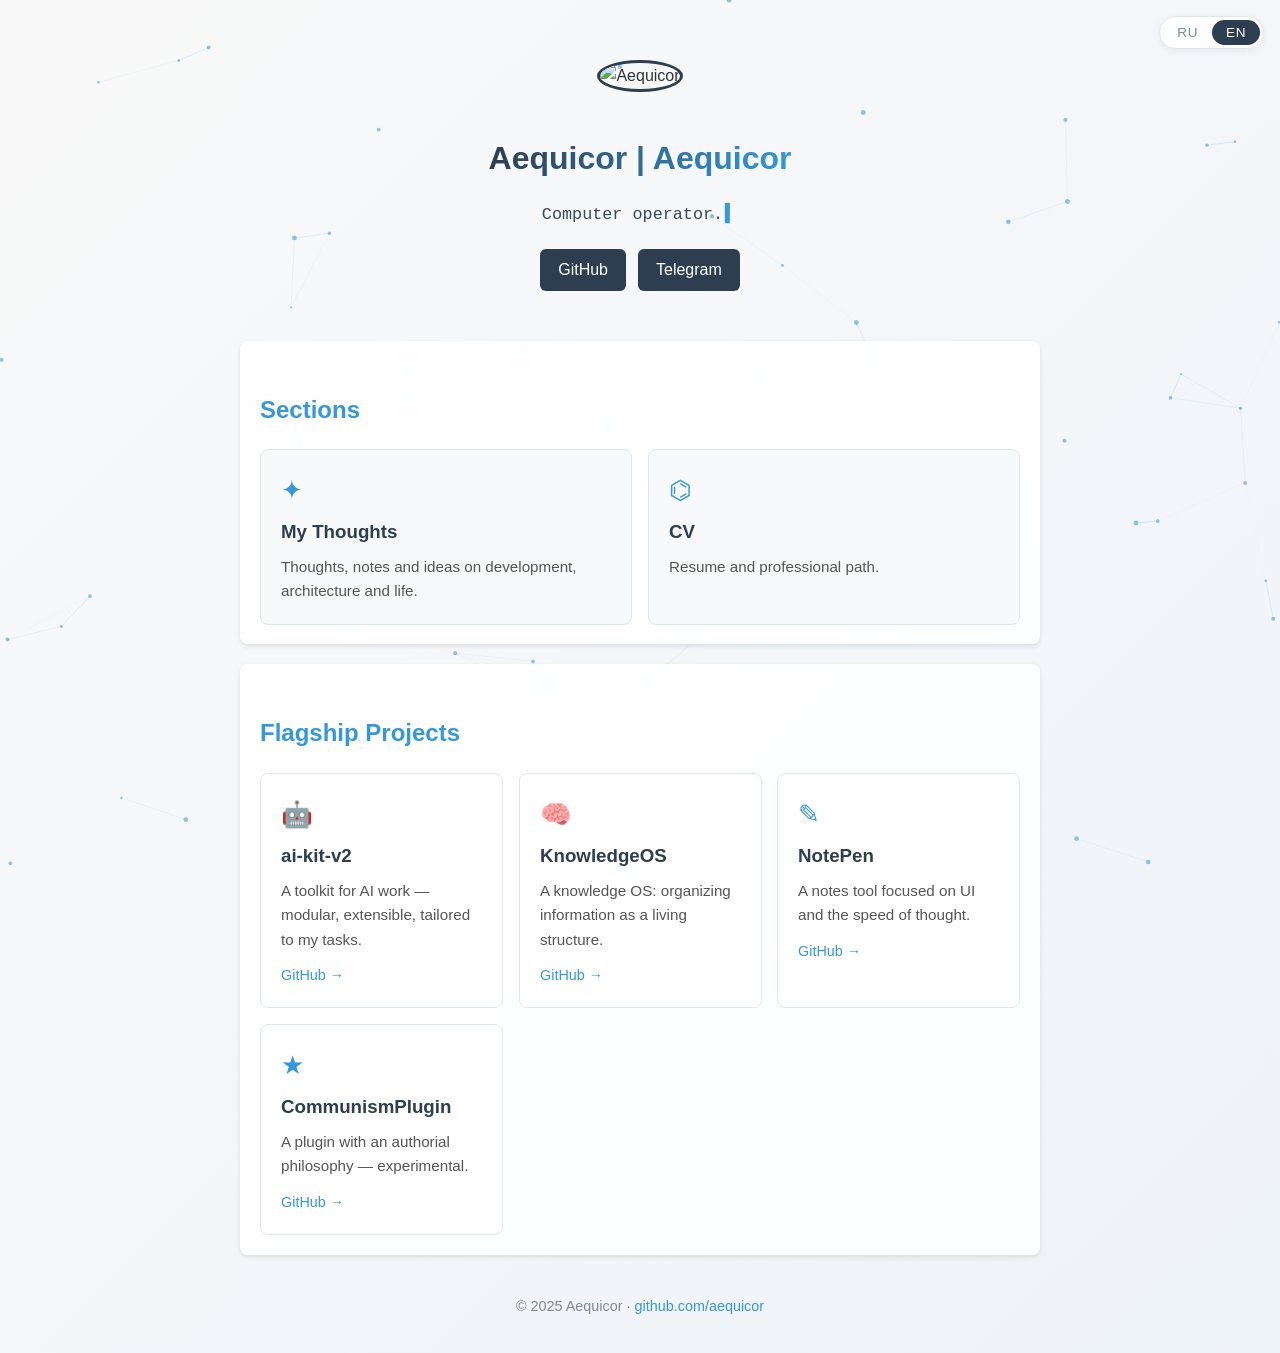
==== index.html @ 52e2e6bb "update site" ====
<!DOCTYPE html>
<html lang="ru">
<head>
    <meta charset="UTF-8">
    <meta name="viewport" content="width=device-width, initial-scale=1.0">
    <meta name="yandex-verification" content="9886ccace3882142"/>
    <meta name="google-site-verification" content="nwXDzG4ZzFKAlEa8ksO_vTuqB6IQNeyT0bVfWdoeESQ"/>
    <title>Aequicor | Эквико́р</title>
    <link rel="icon" type="image/png" href="/img/favicon.png">
    <link rel="shortcut icon" href="/img/favicon.png">
    <link rel="apple-touch-icon" href="/img/favicon.png">
    <link rel="stylesheet" href="/css/style.css">
    <meta property="og:title" content="Aequicor | Эквико́р">
    <meta property="og:description" content="Сайт-визитка: мысли, резюме и флагманские разработки — ai-kit-v2, KnowledgeOS, NotePen, CommunismPlugin.">
    <meta property="og:image" content="https://aequicor.github.io/img/preview_tg.png">
    <meta property="og:url" content="https://aequicor.github.io">
    <meta property="og:type" content="website">
    <meta property="og:site_name" content="Aequicor">
    <meta name="title" content="Aequicor | Эквико́р">
    <meta name="description" content="Сайт-визитка Константина Ямшанова: мысли, CV и флагманские разработки.">
</head>
<body>
<div class="lang-switch" role="group" aria-label="Language">
    <button type="button" data-lang="ru" class="active">RU</button>
    <button type="button" data-lang="en">EN</button>
</div>

<header class="hero">
    <img src="/img/me.jpg" alt="Aequicor" class="profile-img">
    <h1 class="name-swap" aria-label="Aequicor | Эквико́р">
        <span class="name-slot" id="name-slot">Aequicor | Эквико́р</span>
    </h1>
    <p class="tagline">
        <span id="typed"></span><span class="cursor">▍</span>
    </p>
    <div class="hero-links">
        <a href="https://github.com/aequicor" target="_blank">GitHub</a>
        <a href="https://t.me/aequicor" target="_blank">Telegram</a>
    </div>
</header>

<canvas id="bg-canvas"></canvas>

<section class="section">
    <h2 data-i18n="sections">Разделы</h2>
    <div class="card-grid">
        <a class="card reveal" href="/thoughts/">
            <span class="card-icon">✦</span>
            <h3 data-i18n="thoughts_title">Мои мысли</h3>
            <p data-i18n="thoughts_desc">Мысли, заметки и идеи о разработке, архитектуре и жизни.</p>
        </a>
        <a class="card reveal" href="/cv/">
            <span class="card-icon">⌬</span>
            <h3 data-i18n="cv_title">Резюме</h3>
            <p data-i18n="cv_desc">Резюме и профессиональный путь.</p>
        </a>
    </div>
</section>

<section class="section">
    <h2 data-i18n="projects">Флагманские разработки</h2>
    <div class="card-grid">
        <a class="card project-card reveal" href="https://github.com/aequicor/ai-kit-v2" target="_blank">
            <span class="card-icon">🤖</span>
            <h3>ai-kit-v2</h3>
            <p data-i18n="aikit_desc">Набор инструментов для работы с ИИ — модульный, расширяемый, под мои задачи.</p>
            <span class="card-meta">GitHub →</span>
        </a>
        <a class="card project-card reveal" href="https://github.com/aequicor/KnowledgeOS" target="_blank">
            <span class="card-icon">🧠</span>
            <h3>KnowledgeOS</h3>
            <p data-i18n="kos_desc">Операционная система знаний: организация информации как живой структуры.</p>
            <span class="card-meta">GitHub →</span>
        </a>
        <a class="card project-card reveal" href="https://github.com/aequicor/NotePen" target="_blank">
            <span class="card-icon">✎</span>
            <h3>NotePen</h3>
            <p data-i18n="notepen_desc">Инструмент для заметок с фокусом на интерфейс и скорость мысли.</p>
            <span class="card-meta">GitHub →</span>
        </a>
        <a class="card project-card reveal" href="https://github.com/aequicor/CommunismPlugin" target="_blank">
            <span class="card-icon">★</span>
            <h3>CommunismPlugin</h3>
            <p data-i18n="communism_desc">Плагин с авторской философией — экспериментальная разработка.</p>
            <span class="card-meta">GitHub →</span>
        </a>
    </div>
</section>

<footer>
    <p>© 2025 Aequicor · <a href="https://github.com/aequicor">github.com/aequicor</a></p>
</footer>

<script>
(function () {
    const I18N = {
        ru: {
            sections: 'Разделы',
            projects: 'Флагманские разработки',
            thoughts_title: 'Мои мысли',
            thoughts_desc: 'Мысли, заметки и идеи о разработке, архитектуре и жизни.',
            cv_title: 'Резюме',
            cv_desc: 'Резюме и профессиональный путь.',
            aikit_desc: 'Набор инструментов для работы с ИИ — модульный, расширяемый, под мои задачи.',
            kos_desc: 'Операционная система знаний: организация информации как живой структуры.',
            notepen_desc: 'Инструмент для заметок с фокусом на интерфейс и скорость мысли.',
            communism_desc: 'Плагин с авторской философией — экспериментальная разработка.',
            tagline: 'Оператор ЭВМ. И просто хороший человек.',
            names: ['Aequicor | Эквико́р', 'Константин Ямшанов']
        },
        en: {
            sections: 'Sections',
            projects: 'Flagship Projects',
            thoughts_title: 'My Thoughts',
            thoughts_desc: 'Thoughts, notes and ideas on development, architecture and life.',
            cv_title: 'CV',
            cv_desc: 'Resume and professional path.',
            aikit_desc: 'A toolkit for AI work — modular, extensible, tailored to my tasks.',
            kos_desc: 'A knowledge OS: organizing information as a living structure.',
            notepen_desc: 'A notes tool focused on UI and the speed of thought.',
            communism_desc: 'A plugin with an authorial philosophy — experimental.',
            tagline: 'Computer operator. And just a good person.',
            names: ['Aequicor | Aequicor', 'Konstantin Yamshanov']
        }
    };

    let lang = localStorage.getItem('lang') || (navigator.language || 'ru').slice(0, 2);
    if (!I18N[lang]) lang = 'ru';

    function applyLang() {
        const dict = I18N[lang];
        document.documentElement.lang = lang;
        document.querySelectorAll('[data-i18n]').forEach(node => {
            const key = node.getAttribute('data-i18n');
            if (dict[key]) node.textContent = dict[key];
        });
        document.querySelectorAll('.lang-switch button').forEach(b => {
            b.classList.toggle('active', b.dataset.lang === lang);
        });
        ci = 0; deleting = false; pi = 0;
        names = dict.names;
        ni = 0;
        nameSlot.innerHTML = names[0];
    }

    document.querySelectorAll('.lang-switch button').forEach(btn => {
        btn.addEventListener('click', () => {
            lang = btn.dataset.lang;
            localStorage.setItem('lang', lang);
            applyLang();
        });
    });

    const el = document.getElementById('typed');
    let pi = 0, ci = 0, deleting = false;

    function tick() {
        const full = I18N[lang].tagline;
        if (!deleting) {
            ci++;
            el.textContent = full.slice(0, ci);
            if (ci === full.length) {
                deleting = true;
                return setTimeout(tick, 2500);
            }
            setTimeout(tick, 55 + Math.random() * 40);
        } else {
            ci--;
            el.textContent = full.slice(0, ci);
            if (ci === 0) {
                deleting = false;
                return setTimeout(tick, 600);
            }
            setTimeout(tick, 25);
        }
    }
    const nameSlot = document.getElementById('name-slot');
    let names = I18N[lang].names;
    let ni = 0;
    setInterval(() => {
        nameSlot.classList.add('swap-out');
        setTimeout(() => {
            ni = (ni + 1) % names.length;
            nameSlot.innerHTML = names[ni];
            nameSlot.classList.remove('swap-out');
            nameSlot.classList.add('swap-in');
            setTimeout(() => nameSlot.classList.remove('swap-in'), 500);
        }, 400);
    }, 3500);

    applyLang();
    tick();

    const canvas = document.getElementById('bg-canvas');
    const ctx = canvas.getContext('2d');
    let w, h, dots, raf;
    const DPR = window.devicePixelRatio || 1;

    function resize() {
        w = canvas.width = window.innerWidth * DPR;
        h = canvas.height = window.innerHeight * DPR;
        canvas.style.width = window.innerWidth + 'px';
        canvas.style.height = window.innerHeight + 'px';
        const count = Math.min(80, Math.floor((window.innerWidth * window.innerHeight) / 18000));
        dots = Array.from({ length: count }, () => ({
            x: Math.random() * w,
            y: Math.random() * h,
            vx: (Math.random() - 0.5) * 0.3 * DPR,
            vy: (Math.random() - 0.5) * 0.3 * DPR,
            r: (1 + Math.random() * 1.5) * DPR
        }));
    }

    const mouse = { x: -9999, y: -9999 };
    window.addEventListener('mousemove', e => {
        mouse.x = e.clientX * DPR;
        mouse.y = e.clientY * DPR;
    });
    window.addEventListener('mouseleave', () => {
        mouse.x = mouse.y = -9999;
    });

    function draw() {
        ctx.clearRect(0, 0, w, h);
        for (const d of dots) {
            d.x += d.vx; d.y += d.vy;
            if (d.x < 0 || d.x > w) d.vx *= -1;
            if (d.y < 0 || d.y > h) d.vy *= -1;

            const dx = d.x - mouse.x, dy = d.y - mouse.y;
            const dist = Math.sqrt(dx * dx + dy * dy);
            if (dist < 120 * DPR) {
                const push = (120 * DPR - dist) / (120 * DPR);
                d.x += (dx / dist) * push * 1.5;
                d.y += (dy / dist) * push * 1.5;
            }

            ctx.beginPath();
            ctx.arc(d.x, d.y, d.r, 0, Math.PI * 2);
            ctx.fillStyle = 'rgba(52, 152, 219, 0.55)';
            ctx.fill();
        }
        for (let i = 0; i < dots.length; i++) {
            for (let j = i + 1; j < dots.length; j++) {
                const a = dots[i], b = dots[j];
                const dx = a.x - b.x, dy = a.y - b.y;
                const dist = Math.sqrt(dx * dx + dy * dy);
                if (dist < 110 * DPR) {
                    ctx.strokeStyle = `rgba(52, 152, 219, ${0.2 * (1 - dist / (110 * DPR))})`;
                    ctx.lineWidth = DPR;
                    ctx.beginPath();
                    ctx.moveTo(a.x, a.y);
                    ctx.lineTo(b.x, b.y);
                    ctx.stroke();
                }
            }
        }
        raf = requestAnimationFrame(draw);
    }

    resize();
    window.addEventListener('resize', resize);
    draw();

    const io = new IntersectionObserver(entries => {
        for (const e of entries) {
            if (e.isIntersecting) {
                e.target.classList.add('visible');
                io.unobserve(e.target);
            }
        }
    }, { threshold: 0.15 });
    document.querySelectorAll('.reveal').forEach(el => io.observe(el));

    document.querySelectorAll('.card').forEach(card => {
        card.addEventListener('mousemove', e => {
            const r = card.getBoundingClientRect();
            const x = e.clientX - r.left, y = e.clientY - r.top;
            const rx = ((y / r.height) - 0.5) * -6;
            const ry = ((x / r.width) - 0.5) * 6;
            card.style.transform = `perspective(700px) rotateX(${rx}deg) rotateY(${ry}deg) translateY(-2px)`;
            card.style.setProperty('--mx', `${x}px`);
            card.style.setProperty('--my', `${y}px`);
        });
        card.addEventListener('mouseleave', () => {
            card.style.transform = '';
        });
    });
})();
</script>
</body>
</html>
---- css/style.css ----
body {
    font-family: 'Segoe UI', Tahoma, Geneva, Verdana, sans-serif;
    line-height: 1.6;
    color: #333;
    max-width: 800px;
    margin: 0 auto;
    padding: 20px;
    background: linear-gradient(135deg, #f9f9f9 0%, #eef3f9 100%);
    min-height: 100vh;
    position: relative;
}

#bg-canvas {
    position: fixed;
    inset: 0;
    width: 100%;
    height: 100%;
    z-index: -1;
    pointer-events: none;
}

body > * {
    position: relative;
    z-index: 1;
}

header {
    text-align: center;
    margin-bottom: 30px;
}

.profile-img {
    width: 150px;
    height: 150px;
    border-radius: 50%;
    object-fit: cover;
    border: 3px solid #2c3e50;
    margin-bottom: 20px;
}

h1 {
    color: #2c3e50;
    border-bottom: 2px solid #3498db;
    padding-bottom: 10px;
}

h2 {
    color: #3498db;
    margin-top: 30px;
}

h3 {
    color: #2980b9;
    margin-top: 25px;
}

.section {
    background-color: white;
    padding: 20px;
    border-radius: 8px;
    box-shadow: 0 2px 5px rgba(0, 0, 0, 0.1);
    margin-bottom: 20px;
}

.divider {
    text-align: center;
    margin: 30px 0;
    color: #7f8c8d;
    font-weight: bold;
}

.language-block {
    margin-bottom: 30px;
}

footer {
    text-align: center;
    margin-top: 40px;
    color: #7f8c8d;
    font-size: 0.9em;
}

.back-link {
    display: inline-block;
    margin-bottom: 20px;
    color: #3498db;
    text-decoration: none;
}

ol, ul {
    padding-left: 20px;
}

li {
    margin-bottom: 8px;
}

.discussion-links p {
    margin-bottom: 0.5em;
    font-weight: bold;
    display: inline;
    margin-right: 15px;
}

.discussion-links a {
    display: inline-block;
    margin-right: 15px;
    color: #3A5AFF;
    text-decoration: none;
    font-weight: 500;
    padding: 5px 10px;
    border-radius: 4px;
    background-color: #f5f7ff;
}

.discussion-links a:hover {
    background-color: #e0e5ff;
    text-decoration: none;
}

.table-container {
    overflow-x: auto;
    margin: 1.5em 0;
    box-shadow: 0 2px 5px rgba(0, 0, 0, 0.1);
    border-radius: 8px;
}

table {
    width: 100%;
    border-collapse: collapse;
    background-color: white;
}

th, td {
    padding: 12px 15px;
    text-align: left;
    border-bottom: 1px solid #e0e0e0;
}

th {
    background-color: #3498db;
    color: white;
    font-weight: 600;
}

tr:nth-child(even) {
    background-color: #f8f9fa;
}

tr:hover {
    background-color: #f1f3f5;
}

/* Улучшенные стили для научного контента */
.article-meta {
    color: #7f8c8d;
    font-size: 0.9em;
    margin-bottom: 2em;
    text-align: center;
}

.abstract {
    background-color: #f8f9fa;
    padding: 1.5em;
    border-left: 4px solid #3498db;
    margin-bottom: 1.5em;
    border-radius: 0 4px 4px 0;
}

.keywords {
    margin-top: 1em;
    font-style: italic;
}

.references {
    padding-left: 2em;
}

.references li {
    margin-bottom: 1em;
    text-align: justify;
}

.back-link {
    color: #3498db;
    text-decoration: none;
    margin-bottom: 1em;
    display: inline-block;
}

.back-link:hover {
    text-decoration: underline;
}

.hero {
    text-align: center;
    padding: 40px 20px 20px;
    margin-bottom: 30px;
}

.hero h1 {
    border-bottom: none;
    margin-bottom: 8px;
    font-size: 2em;
}

.tagline {
    color: #7f8c8d;
    font-size: 1.05em;
    margin: 0 0 20px;
}

.hero-links {
    display: flex;
    justify-content: center;
    gap: 12px;
    flex-wrap: wrap;
}

.hero-links a {
    display: inline-block;
    padding: 8px 18px;
    border-radius: 6px;
    background-color: #2c3e50;
    color: white;
    text-decoration: none;
    font-weight: 500;
    transition: background-color 0.2s ease;
}

.hero-links a:hover {
    background-color: #3498db;
}

.card-grid {
    display: grid;
    grid-template-columns: repeat(auto-fit, minmax(240px, 1fr));
    gap: 16px;
    margin-top: 16px;
}

.card {
    display: block;
    padding: 20px;
    border-radius: 8px;
    background-color: #f8f9fa;
    border: 1px solid #e0e6ed;
    color: #2c3e50;
    text-decoration: none;
    transition: transform 0.15s ease, box-shadow 0.15s ease, border-color 0.15s ease;
    position: relative;
}

.card:hover {
    transform: translateY(-2px);
    box-shadow: 0 4px 12px rgba(52, 152, 219, 0.15);
    border-color: #3498db;
    text-decoration: none;
}

.card h3 {
    margin: 0 0 8px;
    color: #2c3e50;
}

.card p {
    margin: 0;
    color: #555;
    font-size: 0.95em;
}

.card-meta {
    display: inline-block;
    margin-top: 12px;
    color: #3498db;
    font-size: 0.9em;
    font-weight: 500;
}

.project-card {
    background-color: white;
}

footer a {
    color: #3498db;
    text-decoration: none;
}

.profile-img {
    transition: transform 0.4s ease, box-shadow 0.4s ease;
}
.profile-img:hover {
    transform: scale(1.04) rotate(-2deg);
    box-shadow: 0 8px 24px rgba(52, 152, 219, 0.35);
}

.lang-switch {
    position: fixed;
    top: 16px;
    right: 16px;
    display: inline-flex;
    background: rgba(255, 255, 255, 0.85);
    backdrop-filter: blur(6px);
    border: 1px solid #dfe6ee;
    border-radius: 999px;
    padding: 3px;
    z-index: 10;
    box-shadow: 0 2px 8px rgba(0, 0, 0, 0.06);
}

.lang-switch button {
    border: 0;
    background: transparent;
    padding: 5px 14px;
    font: 500 0.85em 'Segoe UI', sans-serif;
    color: #7f8c8d;
    cursor: pointer;
    border-radius: 999px;
    transition: background-color 0.2s ease, color 0.2s ease;
    letter-spacing: 0.04em;
}

.lang-switch button:hover {
    color: #2c3e50;
}

.lang-switch button.active {
    background: #2c3e50;
    color: white;
}

.name-swap {
    min-height: 1.3em;
    perspective: 600px;
    overflow: hidden;
}

.name-slot {
    display: inline-block;
    transition: transform 0.4s cubic-bezier(.4, 0, .2, 1), opacity 0.4s ease, filter 0.4s ease;
    background: linear-gradient(90deg, #2c3e50, #3498db, #2c3e50);
    background-size: 200% auto;
    -webkit-background-clip: text;
    background-clip: text;
    color: transparent;
    animation: name-shine 6s linear infinite;
}

.name-slot.swap-out {
    opacity: 0;
    transform: translateY(-12px) rotateX(40deg);
    filter: blur(4px);
}

.name-slot.swap-in {
    animation: name-in 0.5s cubic-bezier(.4, 0, .2, 1), name-shine 6s linear infinite;
}

@keyframes name-in {
    from { opacity: 0; transform: translateY(14px) rotateX(-40deg); filter: blur(4px); }
    to   { opacity: 1; transform: translateY(0) rotateX(0); filter: blur(0); }
}

@keyframes name-shine {
    to { background-position: 200% center; }
}

.name-ru {
    font-weight: 400;
    opacity: 0.85;
}

.tagline {
    min-height: 1.6em;
    font-family: 'Courier New', Courier, monospace;
    color: #34495e;
}

.cursor {
    display: inline-block;
    margin-left: 2px;
    color: #3498db;
    animation: blink 1s steps(2, start) infinite;
}

@keyframes blink {
    to { visibility: hidden; }
}

.reveal {
    opacity: 0;
    transform: translateY(18px);
    transition: opacity 0.6s ease, transform 0.6s ease;
}
.reveal.visible {
    opacity: 1;
    transform: translateY(0);
}

.card {
    overflow: hidden;
    transform-style: preserve-3d;
    will-change: transform;
}

.card::before {
    content: '';
    position: absolute;
    inset: 0;
    background: radial-gradient(
        220px circle at var(--mx, 50%) var(--my, 50%),
        rgba(52, 152, 219, 0.18),
        transparent 60%
    );
    opacity: 0;
    transition: opacity 0.3s ease;
    pointer-events: none;
}
.card:hover::before {
    opacity: 1;
}

.card-icon {
    display: inline-block;
    font-size: 1.6em;
    margin-bottom: 6px;
    color: #3498db;
    transition: transform 0.3s ease;
}
.card:hover .card-icon {
    transform: scale(1.15) rotate(8deg);
}

.section {
    backdrop-filter: blur(4px);
    background-color: rgba(255, 255, 255, 0.85);
}

.hero-links a {
    position: relative;
    overflow: hidden;
}
.hero-links a::after {
    content: '';
    position: absolute;
    top: 0; left: -120%;
    width: 100%; height: 100%;
    background: linear-gradient(120deg, transparent, rgba(255,255,255,0.35), transparent);
    transition: left 0.55s ease;
}
.hero-links a:hover::after {
    left: 120%;
}
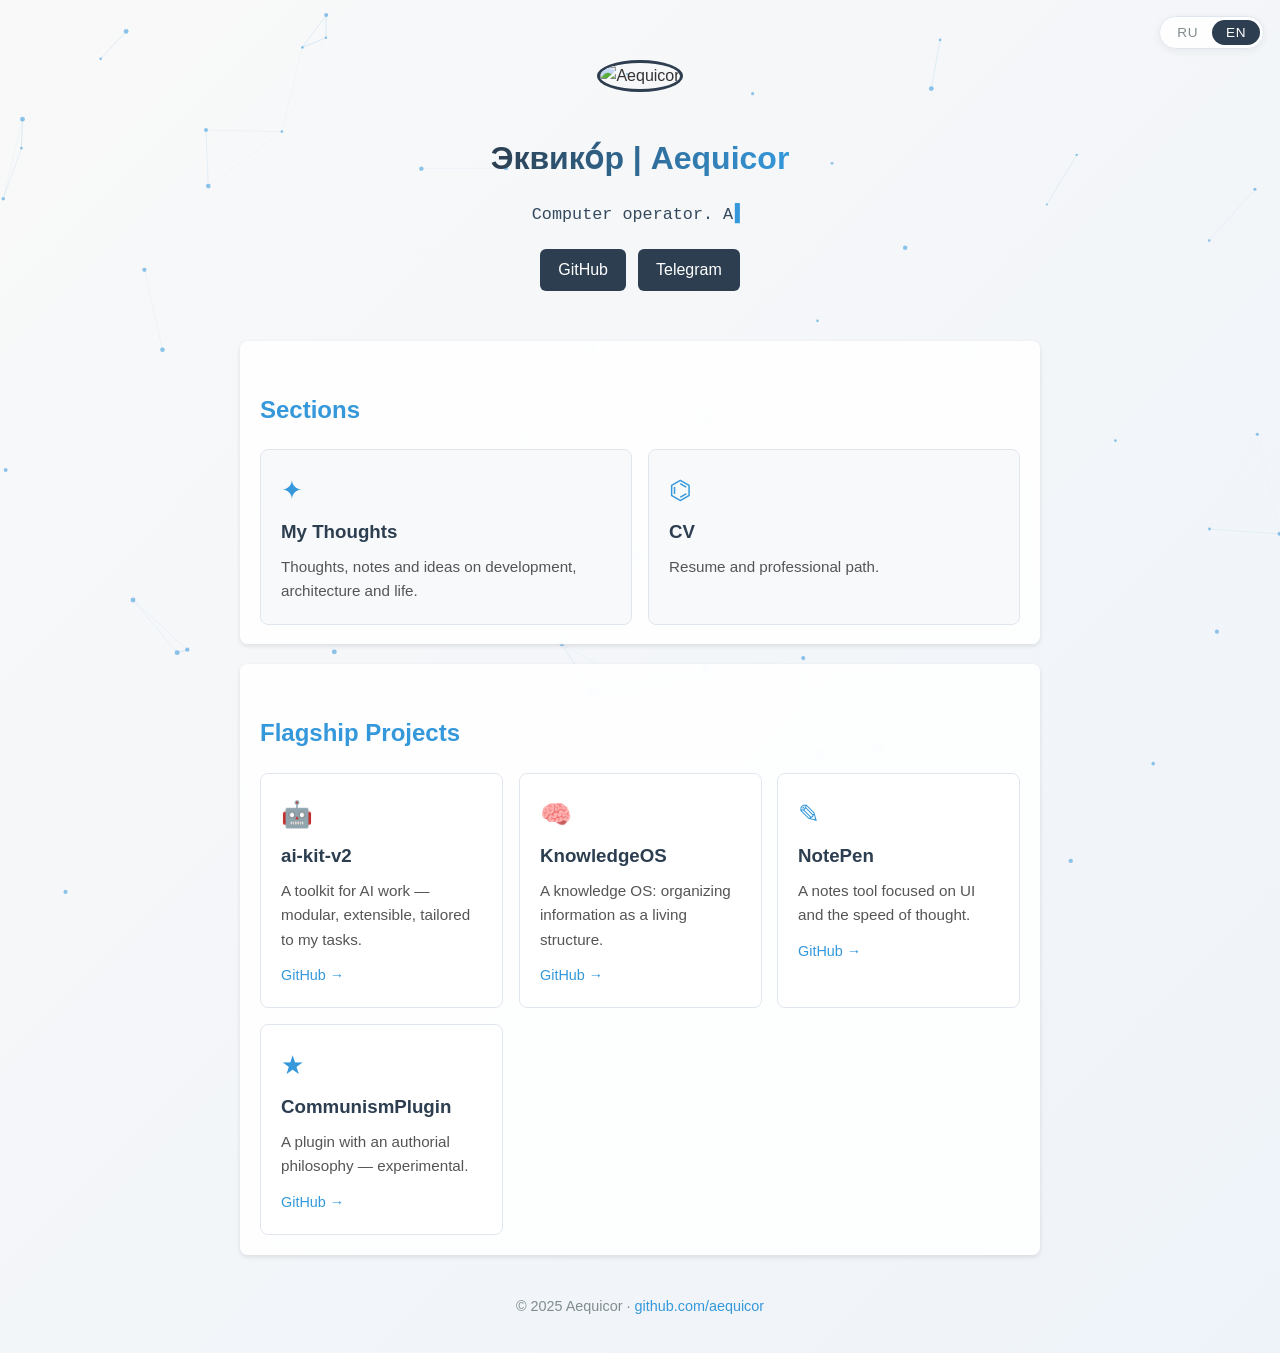
==== commit 918edc11: "small fix main page" ====
--- a/index.html
+++ b/index.html
@@ -120,7 +120,7 @@
             notepen_desc: 'A notes tool focused on UI and the speed of thought.',
             communism_desc: 'A plugin with an authorial philosophy — experimental.',
             tagline: 'Computer operator. And just a good person.',
-            names: ['Aequicor | Aequicor', 'Konstantin Yamshanov']
+            names: ['Эквико́р | Aequicor', 'Konstantin Yamshanov']
         }
     };
 
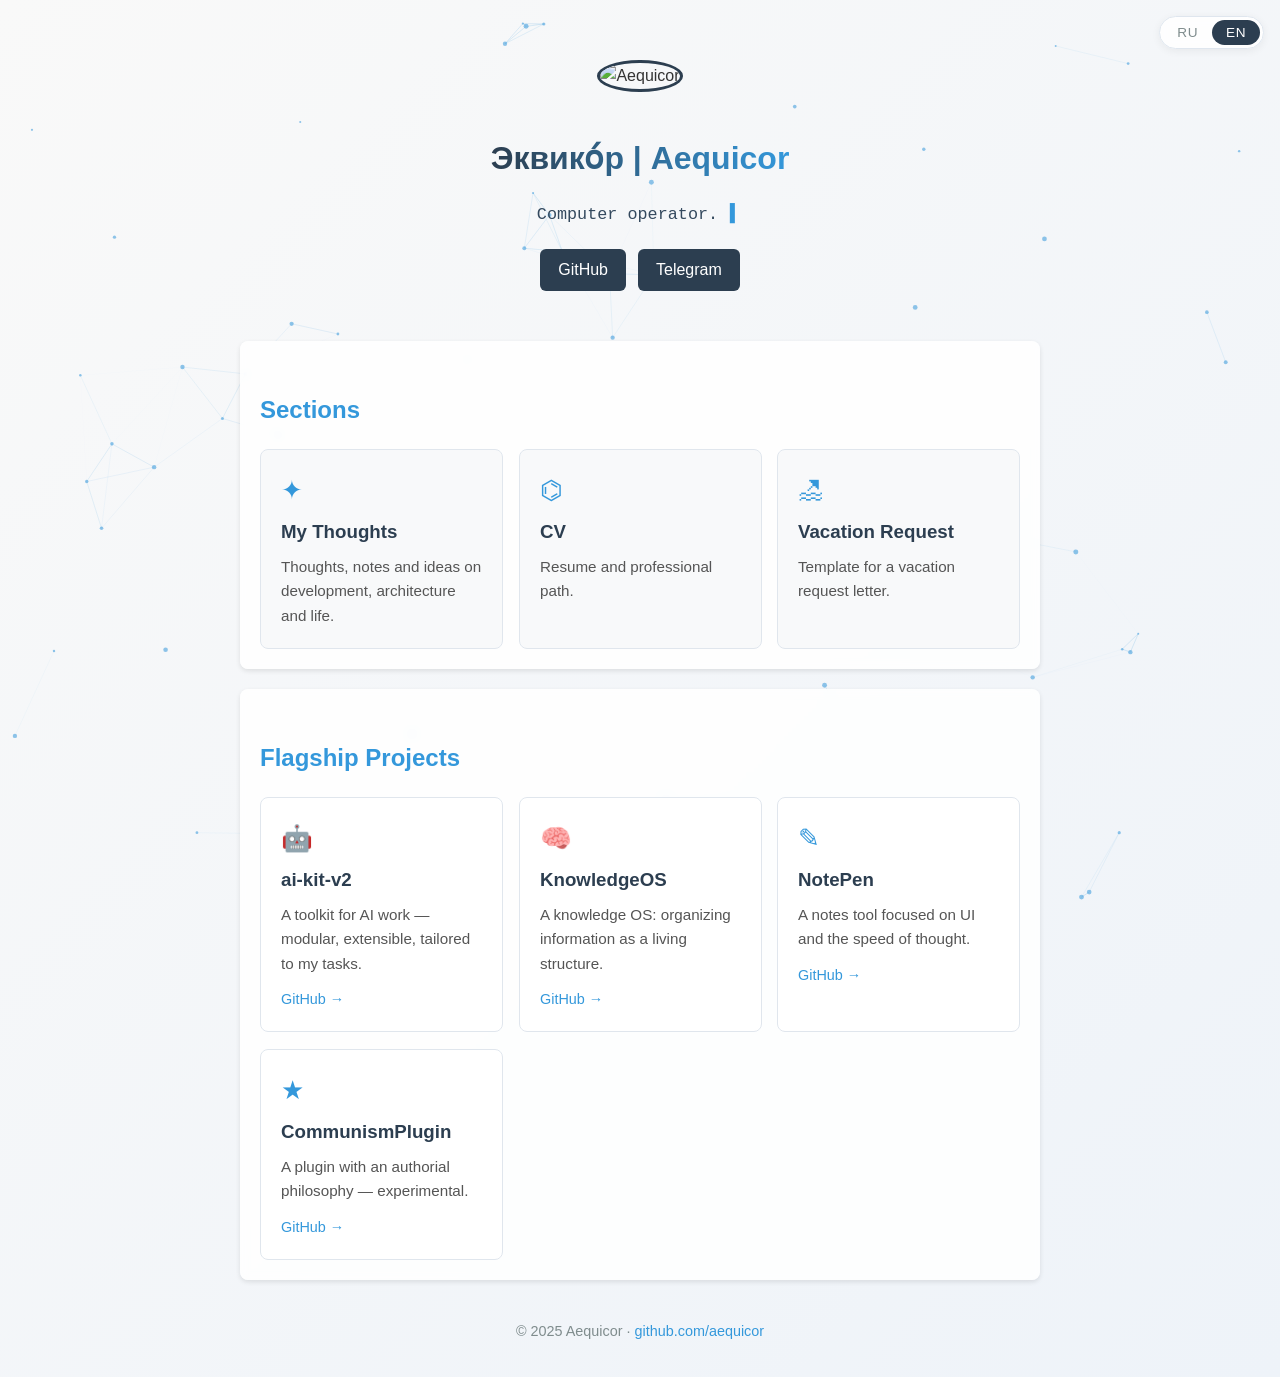
==== commit 4317ab5d: "add vocation template into the main page" ====
--- a/index.html
+++ b/index.html
@@ -54,6 +54,11 @@
             <h3 data-i18n="cv_title">Резюме</h3>
             <p data-i18n="cv_desc">Резюме и профессиональный путь.</p>
         </a>
+        <a class="card reveal" href="/vacation/">
+            <span class="card-icon">🏖</span>
+            <h3 data-i18n="vacation_title">Заявление на отпуск</h3>
+            <p data-i18n="vacation_desc">Шаблон челобитной на отпуск.</p>
+        </a>
     </div>
 </section>
 
@@ -101,6 +106,8 @@
             thoughts_desc: 'Мысли, заметки и идеи о разработке, архитектуре и жизни.',
             cv_title: 'Резюме',
             cv_desc: 'Резюме и профессиональный путь.',
+            vacation_title: 'Заявление на отпуск',
+            vacation_desc: 'Шаблон челобитной на отпуск.',
             aikit_desc: 'Набор инструментов для работы с ИИ — модульный, расширяемый, под мои задачи.',
             kos_desc: 'Операционная система знаний: организация информации как живой структуры.',
             notepen_desc: 'Инструмент для заметок с фокусом на интерфейс и скорость мысли.',
@@ -115,6 +122,8 @@
             thoughts_desc: 'Thoughts, notes and ideas on development, architecture and life.',
             cv_title: 'CV',
             cv_desc: 'Resume and professional path.',
+            vacation_title: 'Vacation Request',
+            vacation_desc: 'Template for a vacation request letter.',
             aikit_desc: 'A toolkit for AI work — modular, extensible, tailored to my tasks.',
             kos_desc: 'A knowledge OS: organizing information as a living structure.',
             notepen_desc: 'A notes tool focused on UI and the speed of thought.',
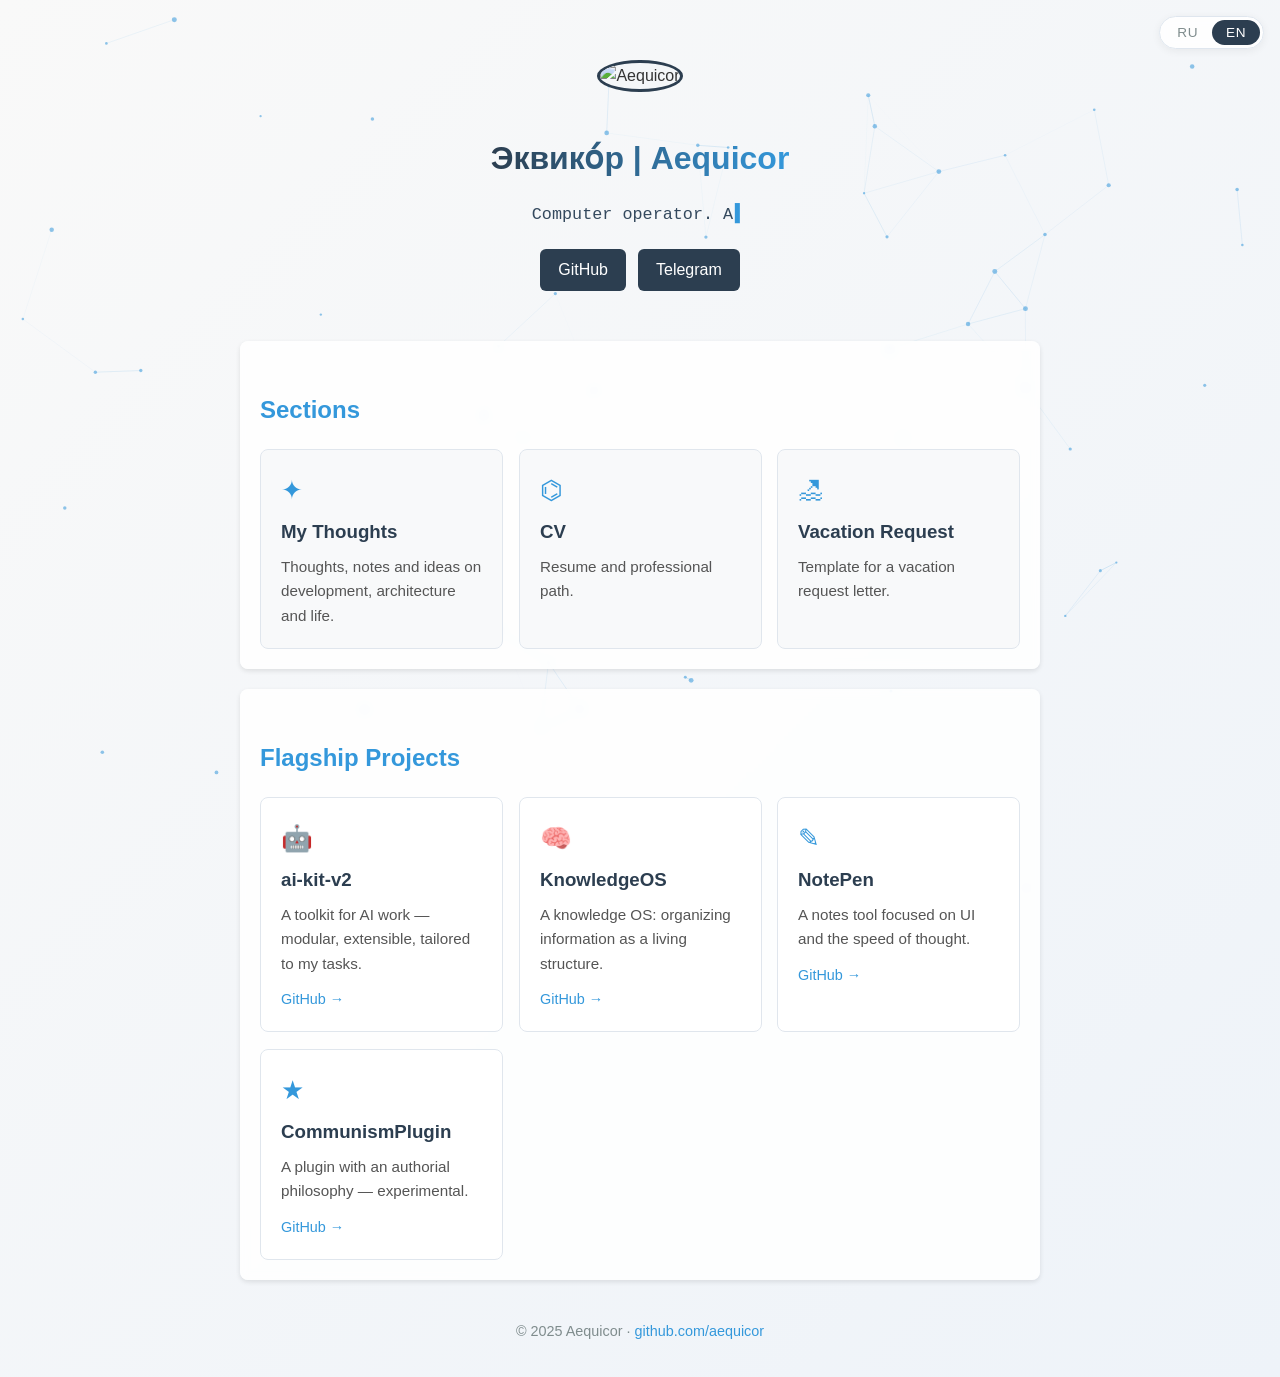
==== commit b0ba9680: "some changes" ====
--- a/index.html
+++ b/index.html
@@ -57,7 +57,7 @@
         <a class="card reveal" href="/vacation/">
             <span class="card-icon">🏖</span>
             <h3 data-i18n="vacation_title">Заявление на отпуск</h3>
-            <p data-i18n="vacation_desc">Шаблон челобитной на отпуск.</p>
+            <p data-i18n="vacation_desc">Шаблон челобитной на отдых душевный и телесный.</p>
         </a>
     </div>
 </section>
@@ -107,7 +107,7 @@
             cv_title: 'Резюме',
             cv_desc: 'Резюме и профессиональный путь.',
             vacation_title: 'Заявление на отпуск',
-            vacation_desc: 'Шаблон челобитной на отпуск.',
+            vacation_desc: 'Шаблон челобитной на отдых душевный и телесный.',
             aikit_desc: 'Набор инструментов для работы с ИИ — модульный, расширяемый, под мои задачи.',
             kos_desc: 'Операционная система знаний: организация информации как живой структуры.',
             notepen_desc: 'Инструмент для заметок с фокусом на интерфейс и скорость мысли.',
@@ -281,6 +281,12 @@
     }, { threshold: 0.15 });
     document.querySelectorAll('.reveal').forEach(el => io.observe(el));
 
+    const profileImg = document.querySelector('.profile-img');
+    profileImg.addEventListener('click', () => {
+        const expanded = profileImg.classList.toggle('profile-img--expanded');
+        document.body.style.overflowX = expanded ? 'hidden' : '';
+    });
+
     document.querySelectorAll('.card').forEach(card => {
         card.addEventListener('mousemove', e => {
             const r = card.getBoundingClientRect();
--- a/css/style.css
+++ b/css/style.css
@@ -34,8 +34,11 @@
     height: 150px;
     border-radius: 50%;
     object-fit: cover;
+    object-position: center 30%;
+    background: #f4f6f8;
     border: 3px solid #2c3e50;
     margin-bottom: 20px;
+    cursor: zoom-in;
 }
 
 h1 {
@@ -287,11 +290,28 @@
 }
 
 .profile-img {
-    transition: transform 0.4s ease, box-shadow 0.4s ease;
-}
-.profile-img:hover {
+    transition: width 0.55s cubic-bezier(.4,0,.2,1),
+                height 0.55s cubic-bezier(.4,0,.2,1),
+                border-radius 0.55s ease,
+                margin-left 0.55s cubic-bezier(.4,0,.2,1),
+                object-position 0.55s ease,
+                transform 0.4s ease,
+                box-shadow 0.4s ease;
+}
+.profile-img:not(.profile-img--expanded):hover {
     transform: scale(1.04) rotate(-2deg);
     box-shadow: 0 8px 24px rgba(52, 152, 219, 0.35);
+}
+.profile-img.profile-img--expanded {
+    width: min(100vw, calc(90vh * 727 / 637));
+    height: min(calc(100vw * 637 / 727), 90vh);
+    border-radius: 6px;
+    margin-left: calc(50% - min(50vw, calc(45vh * 727 / 637)));
+    object-fit: cover;
+    object-position: center;
+    transform: none;
+    box-shadow: 0 8px 40px rgba(0, 0, 0, 0.28);
+    cursor: zoom-out;
 }
 
 .lang-switch {
